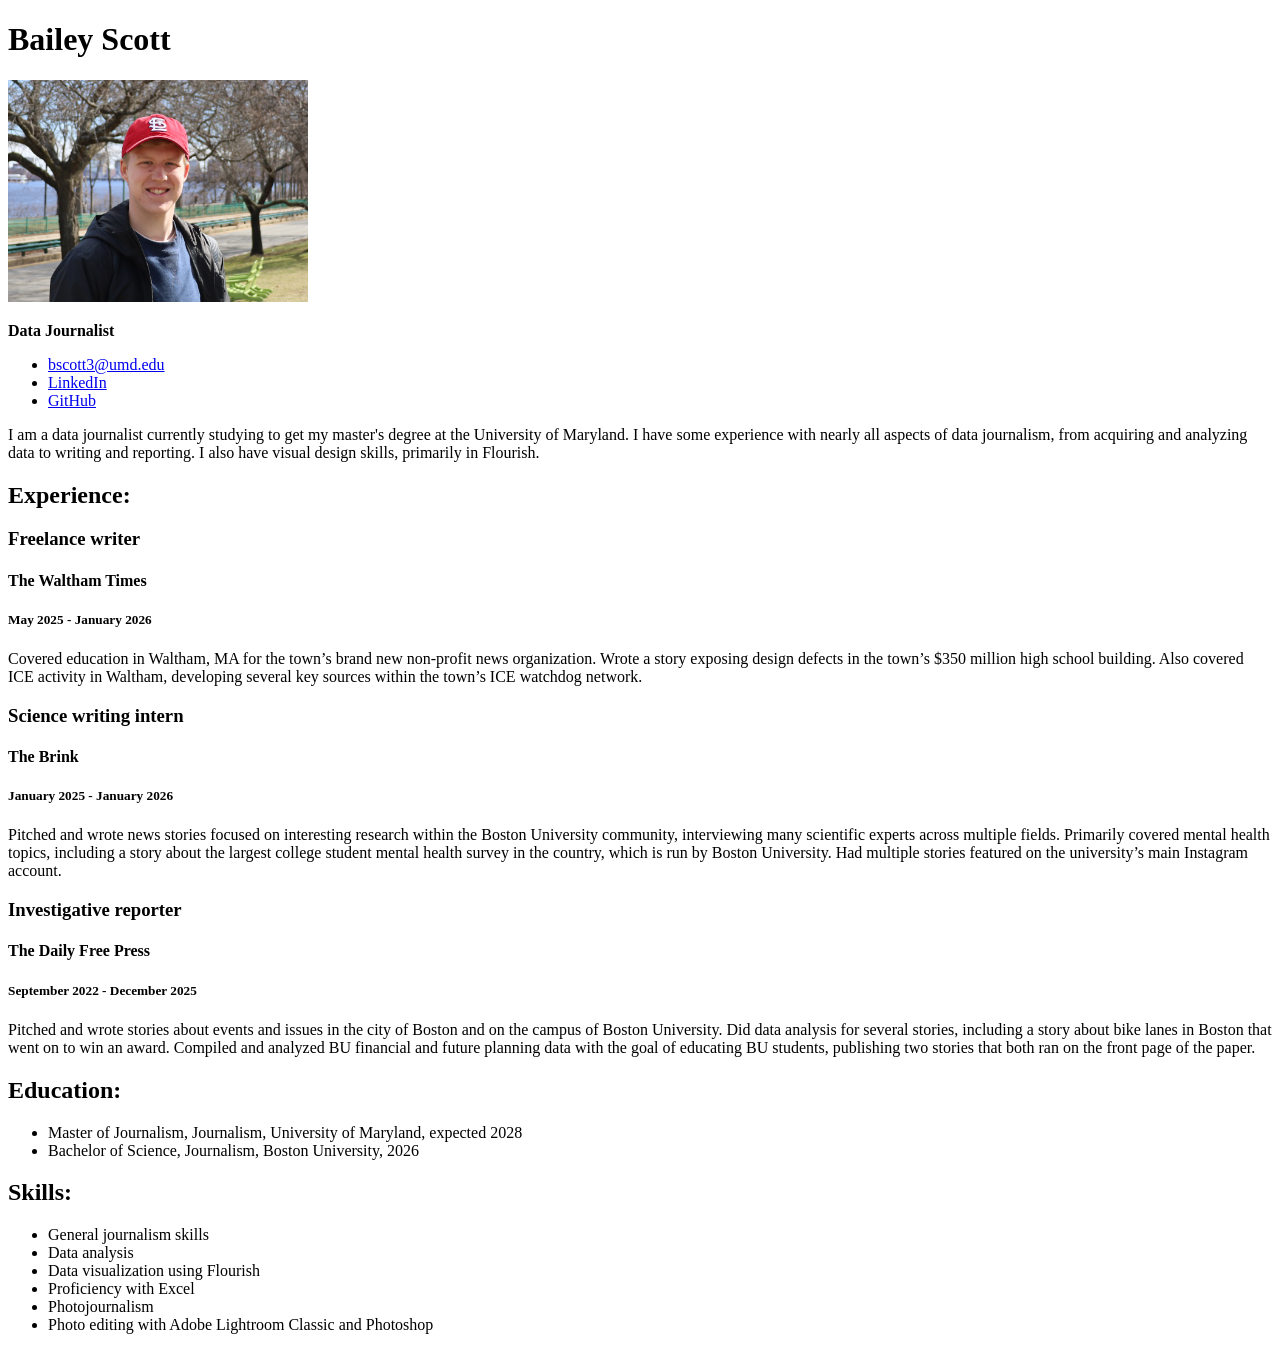
==== resume/index.html @ e24d535a "create resume" ====
<!DOCTYPE html>
    <html lang="en">
    <head>
        <title>
            Bailey Scott's Resume
        </title>
    </head>

    <body>

    <!-- I MADE THIS MYSELF!!!! -->

        <h1>Bailey Scott</h1>
            <img src="bailey_scott_headshot.jpg" width="300px">
            
            <p><strong>Data Journalist</strong></p>
            <ul>
                <li><a href="bscott3@umd.edu">bscott3@umd.edu</a></li>
                <li><a href="www.linkedin.com/in/bailey-scott-bb029029a">LinkedIn</a></li>
                <li><a href="https://github.com/baileyscott3">GitHub</a></li>
            </ul>
            <p>I am a data journalist currently studying to get my master's degree at the University of Maryland. I have some experience with nearly all aspects of data journalism, from acquiring and analyzing data to writing and reporting. I also have visual design skills, primarily in Flourish.</p>

        <h2>Experience:</h2>
            
            <h3>Freelance writer</h3>
            <h4>The Waltham Times</h4>
            <h5>May 2025 - January 2026</h5>
            <p>Covered education in Waltham, MA for the town’s brand new non-profit news organization. Wrote a story exposing design defects in the town’s $350 million high school building. Also covered ICE activity in Waltham, developing several key sources within the town’s ICE watchdog network.</p>

            <h3>Science writing intern</h3>
            <h4>The Brink</h4>
            <h5>January 2025 - January 2026</h5>
            <p>Pitched and wrote news stories focused on interesting research within the Boston University community, interviewing many scientific experts across multiple fields. Primarily covered mental health topics, including a story about the largest college student mental health survey in the country, which is run by Boston University. Had multiple stories featured on the university’s main Instagram account.</p>

            <h3>Investigative reporter</h3>
            <h4>The Daily Free Press</h4>
            <h5>September 2022 - December 2025</h5>
            <p>Pitched and wrote stories about events and issues in the city of Boston and on the campus of Boston University. Did data analysis for several stories, including a story about bike lanes in Boston that went on to win an award. Compiled and analyzed BU financial and future planning data with the goal of educating BU students, publishing two stories that both ran on the front page of the paper.</p>

        <h2>Education:</h2>
            
            <ul>
                <li>Master of Journalism, Journalism, University of Maryland, expected 2028</li>
                <li>Bachelor of Science, Journalism, Boston University, 2026</li>
            </ul>

        <h2>Skills:</h2>
            
            <ul>
                <li>General journalism skills</li>
                <li>Data analysis</li>
                <li>Data visualization using Flourish</li>
                <li>Proficiency with Excel</li>
                <li>Photojournalism</li>
                <li>Photo editing with Adobe Lightroom Classic and Photoshop</li>
            </ul>







    </body>
    </html>
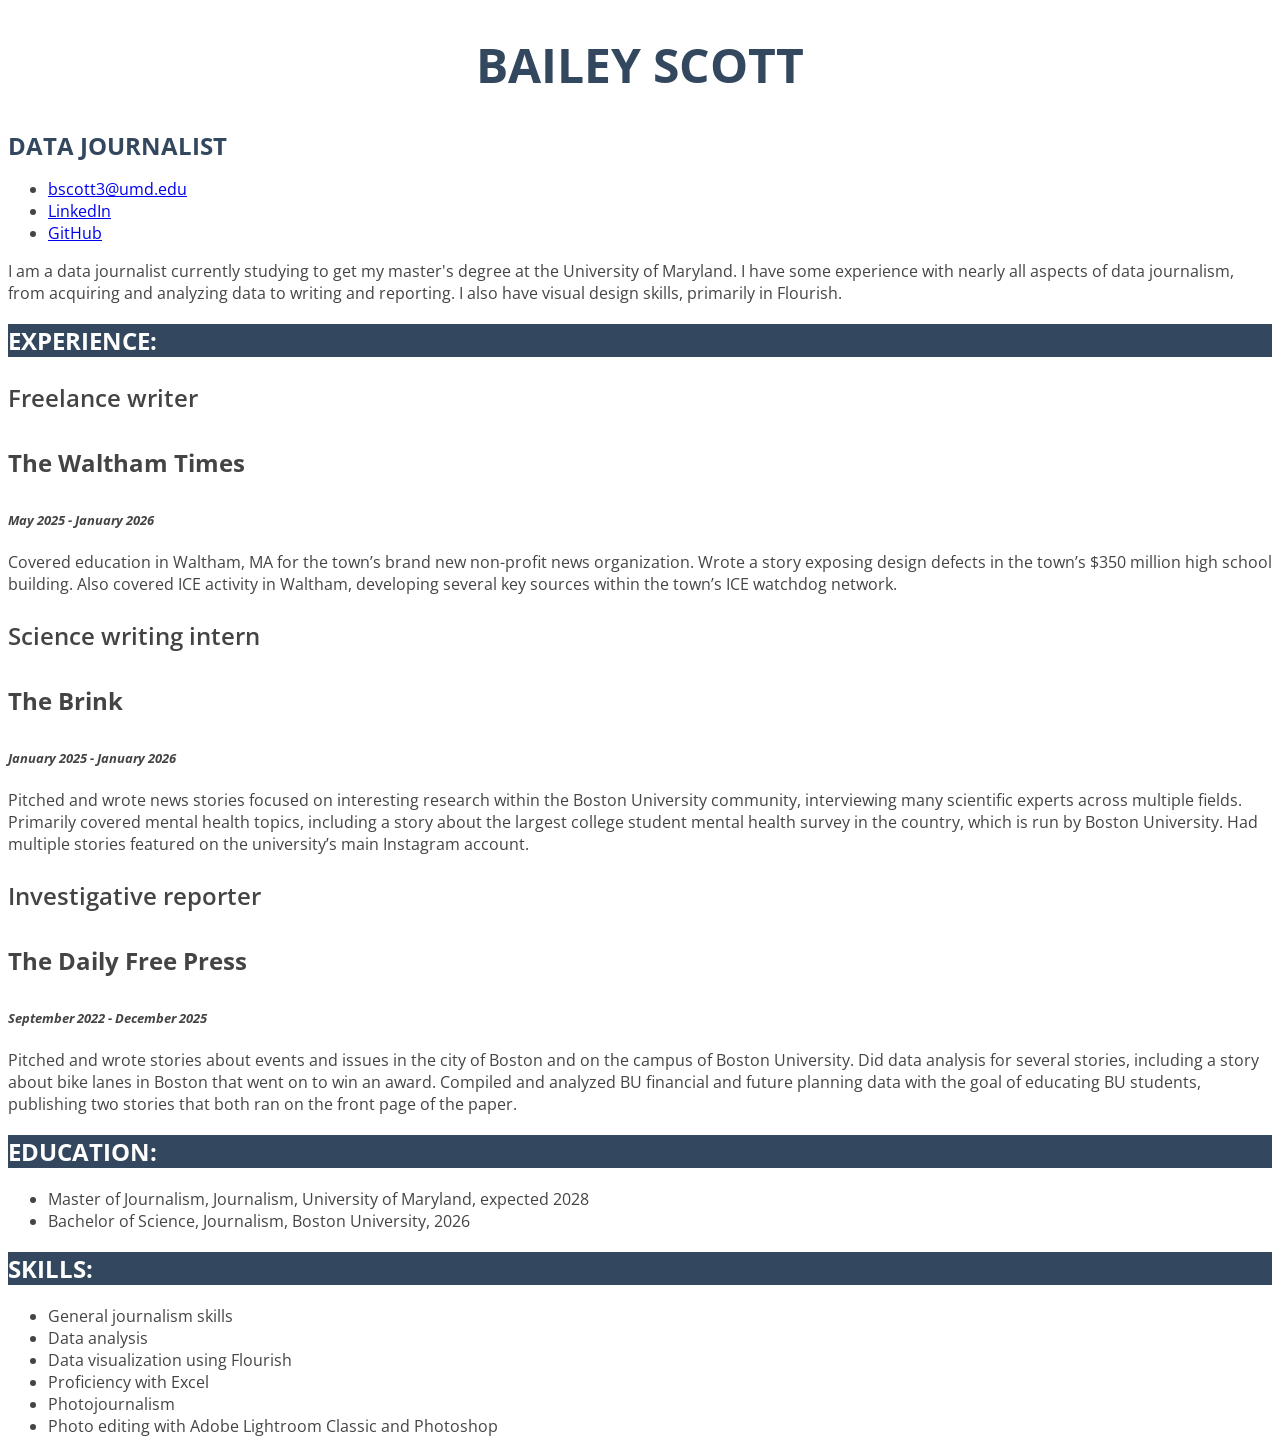
==== commit 8675b917: "Update index.html" ====
--- a/resume/index.html
+++ b/resume/index.html
@@ -1,9 +1,18 @@
 <!DOCTYPE html>
     <html lang="en">
+
     <head>
         <title>
             Bailey Scott's Resume
         </title>
+
+
+        <link rel="stylesheet" type="text/css" href="style.css">
+        <link rel="preconnect" href="https://fonts.googleapis.com">
+        <link rel="preconnect" href="https://fonts.gstatic.com" crossorigin>
+        <link href="https://fonts.googleapis.com/css2?family=Open+Sans:ital,wght@0,300..800;1,300..800&display=swap" rel="stylesheet">
+
+
     </head>
 
     <body>
@@ -11,11 +20,11 @@
     <!-- I MADE THIS MYSELF!!!! -->
 
         <h1>Bailey Scott</h1>
-            <img src="bailey_scott_headshot.jpg" width="300px">
-            
+           <!-- <img src="bailey_scott_headshot.jpg" width="300px" alt="Photo of Bailey Scott"> -->
+
             <p><strong>Data Journalist</strong></p>
             <ul>
-                <li><a href="bscott3@umd.edu">bscott3@umd.edu</a></li>
+                <li><a href="mailto:bscott3@umd.edu">bscott3@umd.edu</a></li>
                 <li><a href="www.linkedin.com/in/bailey-scott-bb029029a">LinkedIn</a></li>
                 <li><a href="https://github.com/baileyscott3">GitHub</a></li>
             </ul>
--- a/resume/style.css
+++ b/resume/style.css
@@ -0,0 +1,42 @@
+/* styles for my resume */
+
+
+BODY {
+    font-family: "Open Sans", arial, sans-serif;
+    font-size: 1em;
+    font-weight: 400;
+    color: #444;
+}
+
+h1 {
+    font-size: 3em;
+    text-transform: uppercase;
+    text-align: center;
+    color: #33485e;
+}
+
+strong {
+    color: #33485e;
+    text-transform: uppercase;
+    font-size: 1.5em;
+}
+
+h2 {
+    text-transform: uppercase;
+    font-size: 1.5em;
+    background-color: #33485e;
+    color: #fff;
+}
+
+h3 {
+    font-size: 1.5em;
+    font-weight: 600;
+}
+
+h4 {
+    font-size: 1.5em;
+}
+
+h5 {
+    font-style: italic;
+}
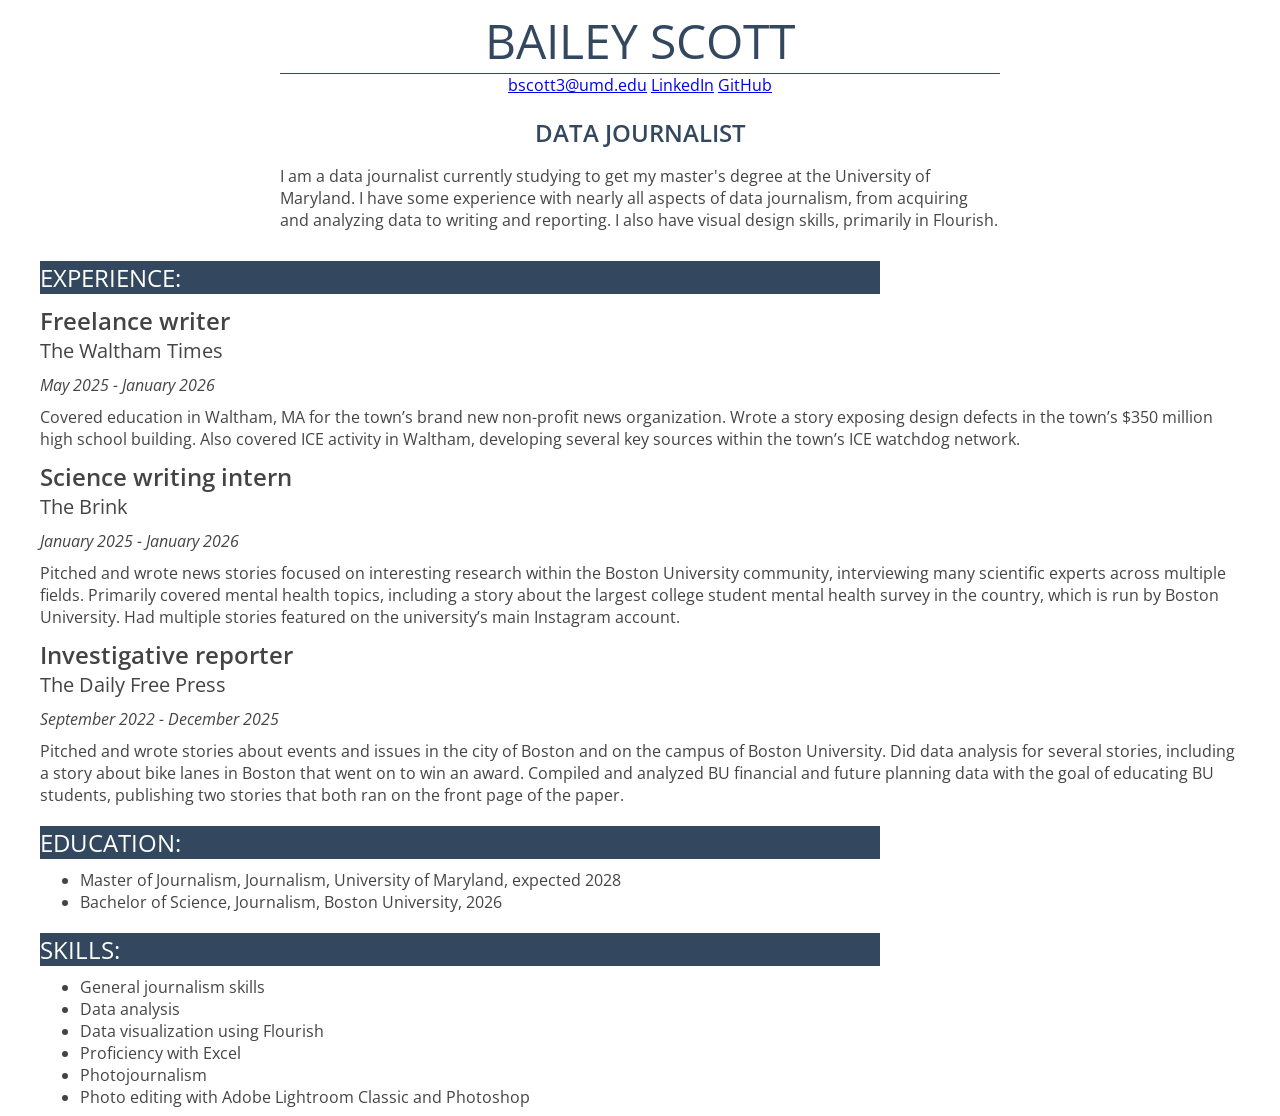
==== commit 3886b04b: "Update basic html resume" ====
--- a/resume/index.html
+++ b/resume/index.html
@@ -2,6 +2,7 @@
     <html lang="en">
 
     <head>
+        <meta name="viewport" content="width=device-width, initial-scale=1, shrink-to-fit=no">
         <title>
             Bailey Scott's Resume
         </title>
@@ -17,46 +18,50 @@
 
     <body>
 
+    <div id="container">
+
     <!-- I MADE THIS MYSELF!!!! -->
 
-        <h1>Bailey Scott</h1>
+        <div id="name">Bailey Scott</div>
            <!-- <img src="bailey_scott_headshot.jpg" width="300px" alt="Photo of Bailey Scott"> -->
 
-            <p><strong>Data Journalist</strong></p>
-            <ul>
-                <li><a href="mailto:bscott3@umd.edu">bscott3@umd.edu</a></li>
-                <li><a href="www.linkedin.com/in/bailey-scott-bb029029a">LinkedIn</a></li>
-                <li><a href="https://github.com/baileyscott3">GitHub</a></li>
+            <ul class="menu">
+                <li class="contact"><a href="mailto:bscott3@umd.edu">bscott3@umd.edu</a></li>
+                <li class="contact"><a href="www.linkedin.com/in/bailey-scott-bb029029a">LinkedIn</a></li>
+                <li class="contact"><a href="https://github.com/baileyscott3">GitHub</a></li>
             </ul>
-            <p>I am a data journalist currently studying to get my master's degree at the University of Maryland. I have some experience with nearly all aspects of data journalism, from acquiring and analyzing data to writing and reporting. I also have visual design skills, primarily in Flourish.</p>
 
-        <h2>Experience:</h2>
+            <p><div id="title">Data Journalist</div></p>
             
-            <h3>Freelance writer</h3>
-            <h4>The Waltham Times</h4>
-            <h5>May 2025 - January 2026</h5>
-            <p>Covered education in Waltham, MA for the town’s brand new non-profit news organization. Wrote a story exposing design defects in the town’s $350 million high school building. Also covered ICE activity in Waltham, developing several key sources within the town’s ICE watchdog network.</p>
+            <p class="top">I am a data journalist currently studying to get my master's degree at the University of Maryland. I have some experience with nearly all aspects of data journalism, from acquiring and analyzing data to writing and reporting. I also have visual design skills, primarily in Flourish.</p>
 
-            <h3>Science writing intern</h3>
-            <h4>The Brink</h4>
-            <h5>January 2025 - January 2026</h5>
-            <p>Pitched and wrote news stories focused on interesting research within the Boston University community, interviewing many scientific experts across multiple fields. Primarily covered mental health topics, including a story about the largest college student mental health survey in the country, which is run by Boston University. Had multiple stories featured on the university’s main Instagram account.</p>
+        <div class="section-header">Experience:</div>
+            
+            <div class="jobtitle">Freelance writer</div>
+            <div class="organization">The Waltham Times</div>
+            <div class="date">May 2025 - January 2026</div>
+            <p class="description">Covered education in Waltham, MA for the town’s brand new non-profit news organization. Wrote a story exposing design defects in the town’s $350 million high school building. Also covered ICE activity in Waltham, developing several key sources within the town’s ICE watchdog network.</p>
 
-            <h3>Investigative reporter</h3>
-            <h4>The Daily Free Press</h4>
-            <h5>September 2022 - December 2025</h5>
-            <p>Pitched and wrote stories about events and issues in the city of Boston and on the campus of Boston University. Did data analysis for several stories, including a story about bike lanes in Boston that went on to win an award. Compiled and analyzed BU financial and future planning data with the goal of educating BU students, publishing two stories that both ran on the front page of the paper.</p>
+            <div class="jobtitle">Science writing intern</div>
+            <div class="organization">The Brink</div>
+            <div class="date">January 2025 - January 2026</div>
+            <p class="description">Pitched and wrote news stories focused on interesting research within the Boston University community, interviewing many scientific experts across multiple fields. Primarily covered mental health topics, including a story about the largest college student mental health survey in the country, which is run by Boston University. Had multiple stories featured on the university’s main Instagram account.</p>
 
-        <h2>Education:</h2>
+            <div class="jobtitle">Investigative reporter</div>
+            <div class="organization">The Daily Free Press</div>
+            <div class="date">September 2022 - December 2025</div>
+            <p class="description">Pitched and wrote stories about events and issues in the city of Boston and on the campus of Boston University. Did data analysis for several stories, including a story about bike lanes in Boston that went on to win an award. Compiled and analyzed BU financial and future planning data with the goal of educating BU students, publishing two stories that both ran on the front page of the paper.</p>
+
+        <div class="section-header">Education:</div>
             
-            <ul>
+            <ul id="degrees">
                 <li>Master of Journalism, Journalism, University of Maryland, expected 2028</li>
                 <li>Bachelor of Science, Journalism, Boston University, 2026</li>
             </ul>
 
-        <h2>Skills:</h2>
+        <div class="section-header">Skills:</div>
             
-            <ul>
+            <ul id="do">
                 <li>General journalism skills</li>
                 <li>Data analysis</li>
                 <li>Data visualization using Flourish</li>
@@ -70,6 +75,6 @@
 
 
 
-
+    </div>
     </body>
     </html>
--- a/resume/style.css
+++ b/resume/style.css
@@ -8,35 +8,99 @@
     color: #444;
 }
 
-h1 {
+#container {
+    width: 100%;
+    max-width: 1200px;
+    margin: 0 auto;
+}
+
+#name {
     font-size: 3em;
     text-transform: uppercase;
     text-align: center;
     color: #33485e;
+    border-bottom: 1px solid #33485e;
+    width: 60%;
+    min-width: 300px;
+    margin: 0 auto;
 }
 
-strong {
+#title {
     color: #33485e;
     text-transform: uppercase;
     font-size: 1.5em;
+    font-weight: 600;
+    text-align: center;
+    margin-top: 20px;
+    margin-bottom: 0px;
+    margin-left: 0px;
+    margin-right: 0px;
 }
 
-h2 {
+.menu {
+    margin: 0px;
+    padding: 0px;
+    text-align: center;
+}
+
+.contact {
+    display: inline;
+}
+
+.section-header {
     text-transform: uppercase;
     font-size: 1.5em;
     background-color: #33485e;
     color: #fff;
+    margin-top: 20px;
+    margin-bottom: 10px;
+    margin-left: 0;
+    margin-right: 0;
+    width: 70%;
+    min-width: 300px;
 }
 
-h3 {
+.jobtitle {
     font-size: 1.5em;
     font-weight: 600;
 }
 
-h4 {
-    font-size: 1.5em;
+.organization {
+    font-size: 1.25em;
 }
 
-h5 {
+.date {
     font-style: italic;
+    margin-top: 10px;
+    margin-bottom: 0px;
+    margin-left: 0px;
+    margin-right: 0px;
+}
+
+.description {
+    margin-top: 10px;
+    margin-bottom: 10px;
+    margin-left: 0px;
+    margin-right: 0px;
+}
+
+#degrees {
+    margin-top: 5px;
+    margin-bottom: 0px;
+    margin-left: 0px;
+    margin-right: 0px;
+}
+
+#do {
+    margin-top: 5px;
+    margin-bottom: 0px;
+    margin-left: 0px;
+    margin-right: 0px;
+}
+
+.top {
+    width: 60%;
+    min-width: 300px;
+    margin: 0 auto;
+    margin-bottom: 30px;
 }
